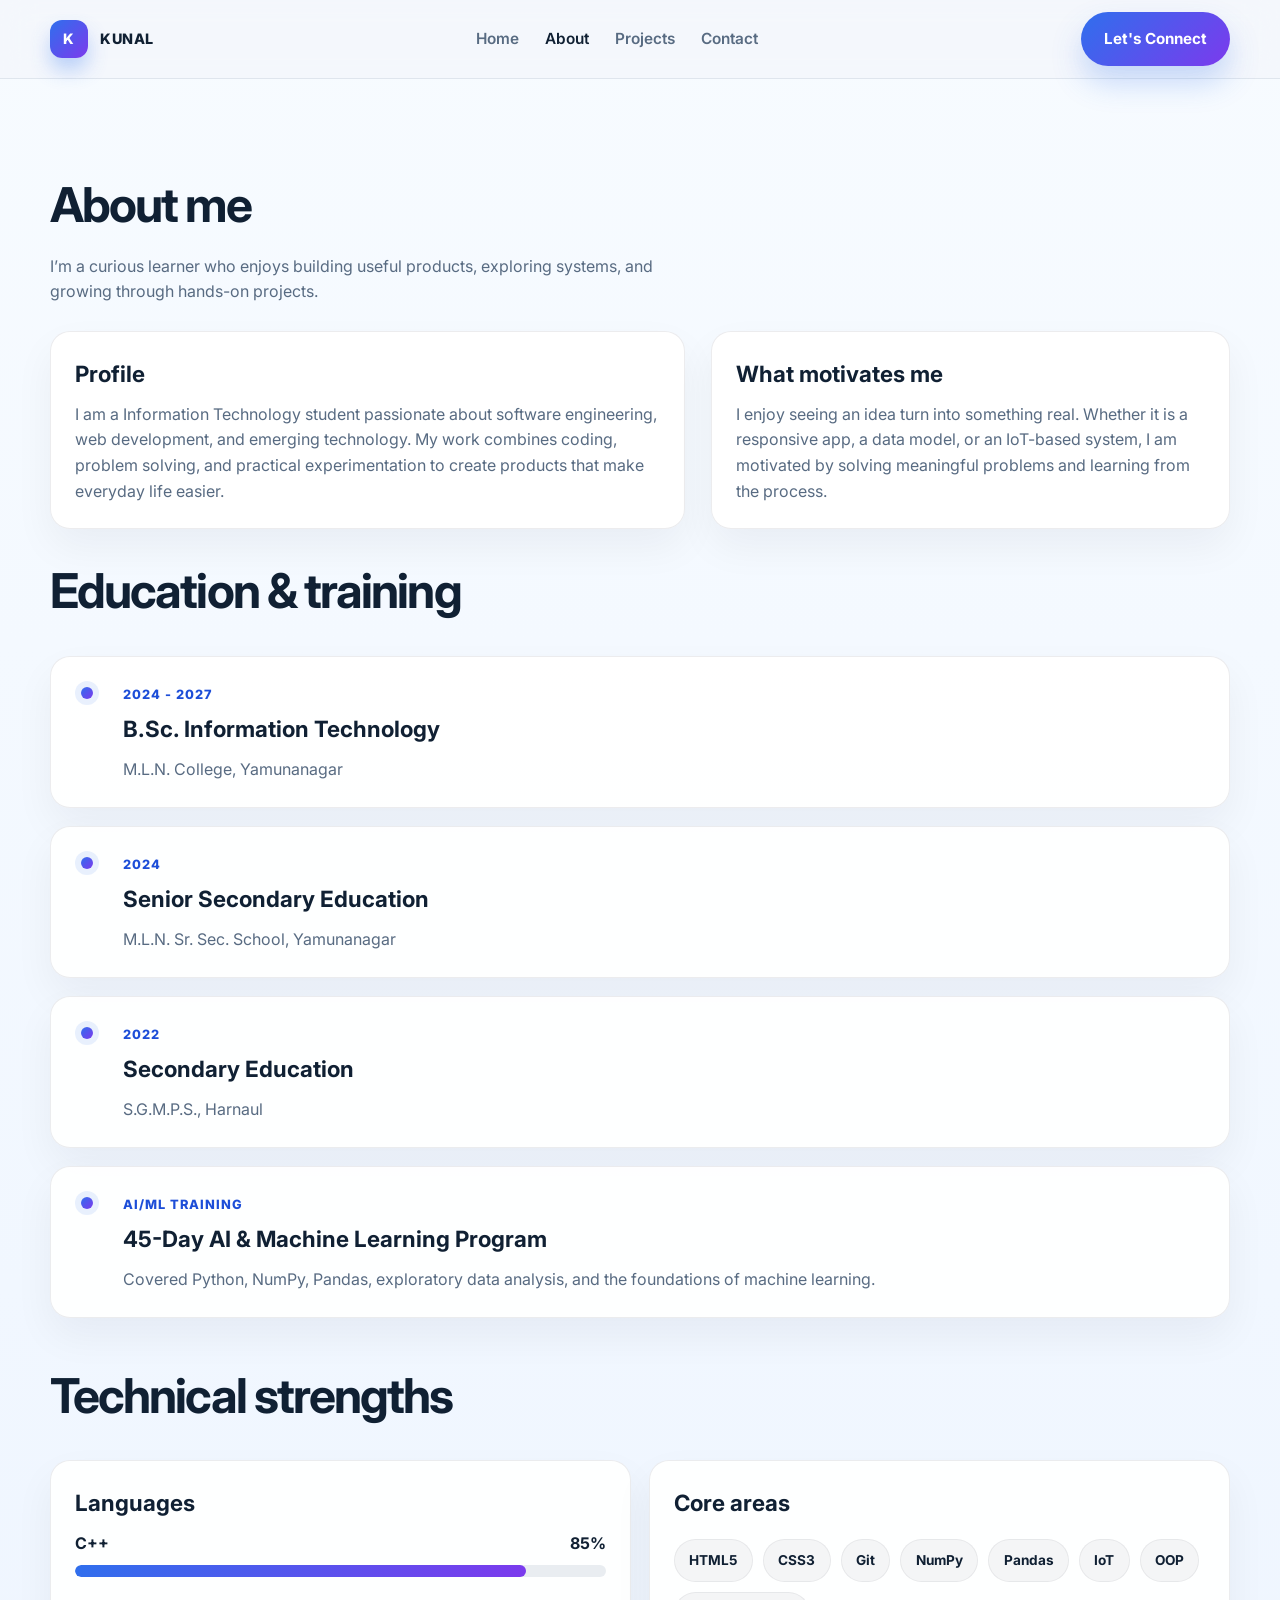
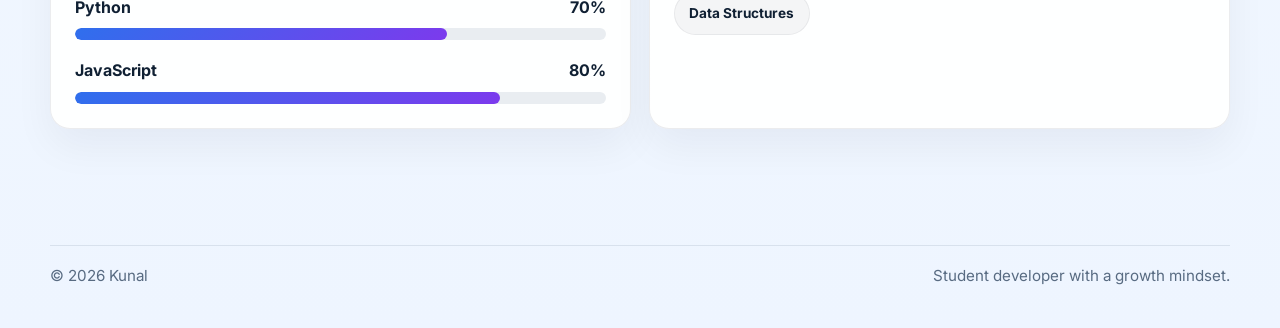
==== about.html @ ff17bca8 "First Commit" ====
<!DOCTYPE html>
<html lang="en">
  <head>
    <meta charset="UTF-8" />
    <meta name="viewport" content="width=device-width, initial-scale=1.0" />
    <title>About | Kunal</title>
    <link rel="preconnect" href="https://fonts.googleapis.com" />
    <link rel="preconnect" href="https://fonts.gstatic.com" crossorigin />
    <link
      href="https://fonts.googleapis.com/css2?family=Inter:wght@400;500;600;700;800;900&display=swap"
      rel="stylesheet"
    />
    <link rel="stylesheet" href="styles.css" />
  </head>
  <body>
    <header class="site-header">
      <div class="container navbar">
        <a href="index.html" class="brand" aria-label="Kunal home">
          <span class="brand-mark">K</span>
          <span>Kunal</span>
        </a>

        <nav class="nav-links" aria-label="Main navigation">
          <a href="index.html">Home</a>
          <a href="about.html">About</a>
          <a href="projects.html">Projects</a>
          <a href="contact.html">Contact</a>
        </nav>

        <div class="nav-actions">
          <a class="button primary" href="contact.html">Let's Connect</a>
          <button class="mobile-toggle" type="button" aria-label="Toggle menu">☰</button>
        </div>
      </div>
    </header>

    <main class="section">
      <div class="container">
        <div class="section-header">
          <h2>About me</h2>
          <p>I’m a curious learner who enjoys building useful products, exploring systems, and growing through hands-on projects.</p>
        </div>

        <div class="two-column">
          <div class="info-card">
            <h3>Profile</h3>
            <p>
              I am a Information Technology student passionate about software engineering, web development, and emerging technology.
              My work combines coding, problem solving, and practical experimentation to create products that make everyday life easier.
            </p>
          </div>

          <div class="info-card">
            <h3>What motivates me</h3>
            <p>
              I enjoy seeing an idea turn into something real. Whether it is a responsive app, a data model,
              or an IoT-based system, I am motivated by solving meaningful problems and learning from the process.
            </p>
          </div>
        </div>

        <div class="section" style="padding-top: 24px; padding-bottom: 0;">
          <div class="section-header">
            <h2>Education & training</h2>
          </div>

          <div class="timeline">
            <article class="timeline-card">
              <span class="year">2024 - 2027</span>
              <h3>B.Sc. Information Technology</h3>
              <p>M.L.N. College, Yamunanagar</p>
            </article>

            <article class="timeline-card">
              <span class="year">2024</span>
              <h3>Senior Secondary Education</h3>
              <p>M.L.N. Sr. Sec. School, Yamunanagar</p>
            </article>

            <article class="timeline-card">
              <span class="year">2022</span>
              <h3>Secondary Education</h3>
              <p>S.G.M.P.S., Harnaul</p>
            </article>

            <article class="timeline-card">
              <span class="year">AI/ML Training</span>
              <h3>45-Day AI & Machine Learning Program</h3>
              <p>
                Covered Python, NumPy, Pandas, exploratory data analysis, and the foundations of machine learning.
              </p>
            </article>
          </div>
        </div>

        <div class="section" style="padding-top: 40px; padding-bottom: 0;">
          <div class="section-header">
            <h2>Technical strengths</h2>
          </div>

          <div class="skill-grid">
            <div class="skill-card">
              <h3>Languages</h3>
              <div class="skill-item">
                <div class="skill-meta"><span>C++</span><span>85%</span></div>
                <div class="skill-bar"><span style="width: 85%"></span></div>
              </div>
              <div class="skill-item">
                <div class="skill-meta"><span>Python</span><span>70%</span></div>
                <div class="skill-bar"><span style="width: 70%"></span></div>
              </div>
              <div class="skill-item">
                <div class="skill-meta"><span>JavaScript</span><span>80%</span></div>
                <div class="skill-bar"><span style="width: 80%"></span></div>
              </div>
            </div>

            <div class="skill-card">
              <h3>Core areas</h3>
              <div class="chip-list">
                <span class="chip">HTML5</span>
                <span class="chip">CSS3</span>
                <span class="chip">Git</span>
                <span class="chip">NumPy</span>
                <span class="chip">Pandas</span>
                <span class="chip">IoT</span>
                <span class="chip">OOP</span>
                <span class="chip">Data Structures</span>
              </div>
            </div>
          </div>
        </div>
      </div>
    </main>

    <footer class="footer">
      <div class="container footer-inner">
        <span>© <span id="year"></span> Kunal</span>
        <span>Student developer with a growth mindset.</span>
      </div>
    </footer>

    <script src="script.js"></script>
  </body>
</html>
---- styles.css ----
:root {
  --bg: #f3f7fb;
  --bg-alt: #edf4ff;
  --surface: #ffffff;
  --surface-strong: #0f172a;
  --surface-soft: #eef4ff;
  --text: #102033;
  --muted: #586b82;
  --primary: #2f6fed;
  --primary-strong: #1d4ed8;
  --secondary: #7c3aed;
  --success: #10b981;
  --warning: #f59e0b;
  --border: rgba(15, 23, 42, 0.08);
  --shadow: 0 25px 60px rgba(31, 41, 55, 0.12);
  --radius-xl: 28px;
  --radius-lg: 20px;
  --radius-md: 14px;
  --container: 1180px;
}

* { box-sizing: border-box; }

html {
  scroll-behavior: smooth;
}

body {
  margin: 0;
  font-family: "Inter", "Segoe UI", sans-serif;
  background: linear-gradient(180deg, #f7fbff 0%, #eef5ff 100%);
  color: var(--text);
  line-height: 1.6;
}

a {
  color: inherit;
  text-decoration: none;
}

img {
  max-width: 100%;
  display: block;
}

.container {
  width: min(var(--container), calc(100% - 32px));
  margin: 0 auto;
}

.site-header {
  position: sticky;
  top: 0;
  z-index: 50;
  backdrop-filter: blur(16px);
  background: rgba(244, 247, 251, 0.78);
  border-bottom: 1px solid rgba(148, 163, 184, 0.22);
}

.navbar {
  display: flex;
  align-items: center;
  justify-content: space-between;
  min-height: 78px;
  gap: 20px;
}

.brand {
  display: inline-flex;
  align-items: center;
  gap: 12px;
  font-weight: 800;
  letter-spacing: 0.04em;
  text-transform: uppercase;
  font-size: 0.9rem;
}

.brand-mark {
  width: 38px;
  height: 38px;
  display: grid;
  place-items: center;
  border-radius: 12px;
  background: linear-gradient(135deg, var(--primary), var(--secondary));
  color: white;
  font-weight: 800;
  box-shadow: 0 12px 20px rgba(47, 111, 237, 0.3);
}

.nav-links {
  display: flex;
  align-items: center;
  gap: 26px;
}

.nav-links a {
  font-size: 0.96rem;
  color: var(--muted);
  font-weight: 600;
  transition: color 0.2s ease;
}

.nav-links a:hover,
.nav-links a.active {
  color: var(--text);
}

.nav-actions {
  display: flex;
  align-items: center;
  gap: 12px;
}

.button {
  display: inline-flex;
  align-items: center;
  justify-content: center;
  gap: 8px;
  border: none;
  border-radius: 999px;
  padding: 0.9rem 1.45rem;
  font-weight: 700;
  font-size: 0.95rem;
  transition: transform 0.2s ease, box-shadow 0.2s ease;
  cursor: pointer;
}

.button:hover {
  transform: translateY(-1px);
}

.button.primary {
  background: linear-gradient(135deg, var(--primary), var(--secondary));
  color: #fff;
  box-shadow: 0 16px 30px rgba(47, 111, 237, 0.25);
}

.button.secondary {
  background: var(--surface);
  color: var(--text);
  border: 1px solid var(--border);
}

.mobile-toggle {
  display: none;
  width: 46px;
  height: 46px;
  border-radius: 12px;
  border: 1px solid var(--border);
  background: var(--surface);
  font-size: 1.5rem;
}

main {
  display: block;
}

.section {
  padding: 88px 0;
}

.hero {
  padding: 64px 0 40px;
}

.hero-grid {
  display: grid;
  grid-template-columns: 1.2fr 0.8fr;
  gap: 36px;
  align-items: center;
}

.eyebrow {
  display: inline-flex;
  align-items: center;
  gap: 8px;
  padding: 0.55rem 0.9rem;
  border-radius: 999px;
  background: rgba(47, 111, 237, 0.08);
  color: var(--primary-strong);
  font-size: 0.75rem;
  font-weight: 800;
  letter-spacing: 0.12em;
  text-transform: uppercase;
}

.hero h1 {
  font-size: clamp(2.8rem, 6vw, 5rem);
  line-height: 0.95;
  letter-spacing: -0.06em;
  margin: 20px 0 14px;
}

.hero h1 .highlight {
  background: linear-gradient(135deg, var(--primary), var(--secondary));
  -webkit-background-clip: text;
  background-clip: text;
  color: transparent;
}

.hero-copy {
  font-size: 1.08rem;
  max-width: 620px;
  color: var(--muted);
  margin-bottom: 26px;
}

.hero-actions {
  display: flex;
  flex-wrap: wrap;
  gap: 14px;
  margin-bottom: 24px;
}

.quick-meta {
  display: flex;
  flex-wrap: wrap;
  gap: 20px;
}

.stat-pill {
  display: flex;
  align-items: center;
  gap: 10px;
  padding: 0.72rem 1rem;
  background: rgba(255, 255, 255, 0.8);
  border: 1px solid var(--border);
  border-radius: 14px;
}

.stat-pill strong {
  display: block;
  font-size: 1.15rem;
}

.stat-pill span {
  font-size: 0.82rem;
  color: var(--muted);
}

.hero-card {
  position: relative;
  padding: 28px;
  border-radius: var(--radius-xl);
  background: linear-gradient(135deg, rgba(15, 23, 42, 0.96), rgba(49, 74, 143, 0.92));
  color: #f3f5ff;
  box-shadow: var(--shadow);
  overflow: hidden;
}

.hero-card::before {
  content: "";
  position: absolute;
  width: 240px;
  height: 240px;
  border-radius: 50%;
  background: rgba(255, 255, 255, 0.08);
  right: -40px;
  top: -60px;
}

.hero-card h3 {
  font-size: 1.3rem;
  margin: 0 0 8px;
}

.hero-card .mini-label {
  display: inline-block;
  padding: 0.4rem 0.72rem;
  border-radius: 999px;
  background: rgba(255, 255, 255, 0.12);
  font-size: 0.75rem;
  margin-bottom: 18px;
}

.metric-box {
  display: grid;
  gap: 18px;
  margin-top: 24px;
}

.metric {
  padding: 18px 18px 16px;
  background: rgba(255, 255, 255, 0.06);
  border: 1px solid rgba(255, 255, 255, 0.1);
  border-radius: 18px;
}

.metric strong {
  display: block;
  font-size: 1.6rem;
  margin-bottom: 4px;
}

.metric span {
  color: rgba(255, 255, 255, 0.75);
  font-size: 0.9rem;
}

.section-header {
  margin-bottom: 26px;
}

.section-header h2 {
  font-size: clamp(2rem, 4vw, 3rem);
  margin: 0 0 10px;
  letter-spacing: -0.04em;
}

.section-header p {
  margin: 0;
  color: var(--muted);
  max-width: 620px;
}

.card-grid {
  display: grid;
  grid-template-columns: repeat(3, minmax(0, 1fr));
  gap: 22px;
}

.project-card,
.info-card,
.skill-card,
.timeline-card,
.contact-panel,
.quote-card {
  background: rgba(255, 255, 255, 0.92);
  border: 1px solid var(--border);
  border-radius: var(--radius-lg);
  box-shadow: 0 18px 40px rgba(15, 23, 42, 0.05);
}

.project-card {
  padding: 22px;
  display: flex;
  flex-direction: column;
  min-height: 280px;
}

.tag {
  display: inline-flex;
  align-self: flex-start;
  padding: 0.42rem 0.7rem;
  border-radius: 999px;
  background: rgba(47, 111, 237, 0.08);
  color: var(--primary-strong);
  font-weight: 700;
  font-size: 0.72rem;
  letter-spacing: 0.04em;
  text-transform: uppercase;
}

.project-card h3 {
  margin: 16px 0 10px;
  font-size: 1.38rem;
  line-height: 1.2;
}

.project-card p {
  margin: 0 0 16px;
  color: var(--muted);
}

.project-card .stack {
  margin-top: auto;
  color: var(--secondary);
  font-weight: 700;
  font-size: 0.8rem;
  letter-spacing: 0.04em;
  text-transform: uppercase;
}

.text-list {
  display: grid;
  gap: 18px;
}

.info-card {
  padding: 24px;
}

.info-card h3,
.skill-card h3,
.contact-panel h3,
.timeline-card h3 {
  margin: 0 0 10px;
  font-size: 1.4rem;
}

.info-card p,
.contact-panel p,
.timeline-card p,
.skill-card p {
  margin: 0;
  color: var(--muted);
}

.two-column {
  display: grid;
  grid-template-columns: 1.1fr 0.9fr;
  gap: 26px;
}

.skill-grid {
  display: grid;
  grid-template-columns: repeat(2, minmax(0, 1fr));
  gap: 18px;
}

.skill-card,
.timeline-card,
.contact-panel,
.quote-card {
  padding: 24px;
}

.skill-item {
  margin-bottom: 18px;
}

.skill-item:last-child { margin-bottom: 0; }

.skill-meta {
  display: flex;
  justify-content: space-between;
  align-items: center;
  margin-bottom: 8px;
  font-weight: 700;
}

.skill-bar {
  height: 12px;
  border-radius: 999px;
  background: rgba(148, 163, 184, 0.2);
  overflow: hidden;
}

.skill-bar span {
  display: block;
  height: 100%;
  border-radius: inherit;
  background: linear-gradient(135deg, var(--primary), var(--secondary));
}

.timeline {
  display: grid;
  gap: 18px;
}

.timeline-card {
  position: relative;
  padding-left: 72px;
}

.timeline-card::before {
  content: "";
  position: absolute;
  left: 30px;
  top: 30px;
  width: 12px;
  height: 12px;
  border-radius: 50%;
  background: linear-gradient(135deg, var(--primary), var(--secondary));
  box-shadow: 0 0 0 6px rgba(47, 111, 237, 0.1);
}

.timeline-card .year {
  display: inline-block;
  color: var(--primary-strong);
  font-weight: 800;
  margin-bottom: 6px;
  font-size: 0.8rem;
  letter-spacing: 0.08em;
  text-transform: uppercase;
}

.chip-list {
  display: flex;
  flex-wrap: wrap;
  gap: 10px;
  margin-top: 18px;
}

.chip {
  padding: 0.6rem 0.9rem;
  border-radius: 999px;
  background: rgba(15, 23, 42, 0.04);
  color: var(--text);
  border: 1px solid rgba(15, 23, 42, 0.06);
  font-size: 0.85rem;
  font-weight: 700;
}

.contact-layout {
  display: grid;
  grid-template-columns: 1.1fr 0.9fr;
  gap: 28px;
}

.contact-panel {
  display: grid;
  gap: 18px;
}

.contact-list {
  display: grid;
  gap: 12px;
}

.contact-item {
  display: flex;
  align-items: center;
  gap: 12px;
  padding: 12px 14px;
  border-radius: 14px;
  background: rgba(47, 111, 237, 0.04);
  border: 1px solid rgba(47, 111, 237, 0.08);
}

.contact-item strong {
  display: block;
  font-size: 0.82rem;
  letter-spacing: 0.08em;
  text-transform: uppercase;
  color: var(--muted);
}

.contact-item span {
  font-weight: 700;
}

.contact-form {
  display: grid;
  gap: 14px;
}

.input,
.textarea {
  width: 100%;
  border: 1px solid var(--border);
  border-radius: 14px;
  padding: 0.9rem 1rem;
  font: inherit;
  background: rgba(255, 255, 255, 0.85);
  color: var(--text);
}

.textarea {
  min-height: 140px;
  resize: vertical;
}

.footer {
  padding: 28px 0 40px;
  color: var(--muted);
  font-size: 0.95rem;
}

.footer-inner {
  border-top: 1px solid rgba(148, 163, 184, 0.25);
  padding-top: 18px;
  display: flex;
  align-items: center;
  justify-content: space-between;
  gap: 12px;
}

@media (max-width: 880px) {
  .hero-grid,
  .two-column,
  .contact-layout,
  .card-grid {
    grid-template-columns: 1fr;
  }

  .skill-grid {
    grid-template-columns: 1fr;
  }

  .nav-links {
    position: absolute;
    top: 78px;
    left: 16px;
    right: 16px;
    padding: 18px 14px;
    border: 1px solid var(--border);
    border-radius: 18px;
    background: rgba(255, 255, 255, 0.96);
    box-shadow: 0 18px 40px rgba(15, 23, 42, 0.08);
    display: none;
    flex-direction: column;
    align-items: flex-start;
  }

  .nav-links.open {
    display: flex;
  }

  .mobile-toggle {
    display: inline-grid;
    place-items: center;
  }
}

@media (max-width: 520px) {
  .hero {
    padding-top: 40px;
  }

  .hero-actions,
  .quick-meta,
  .footer-inner {
    flex-direction: column;
    align-items: flex-start;
  }

  .button {
    width: 100%;
  }
}
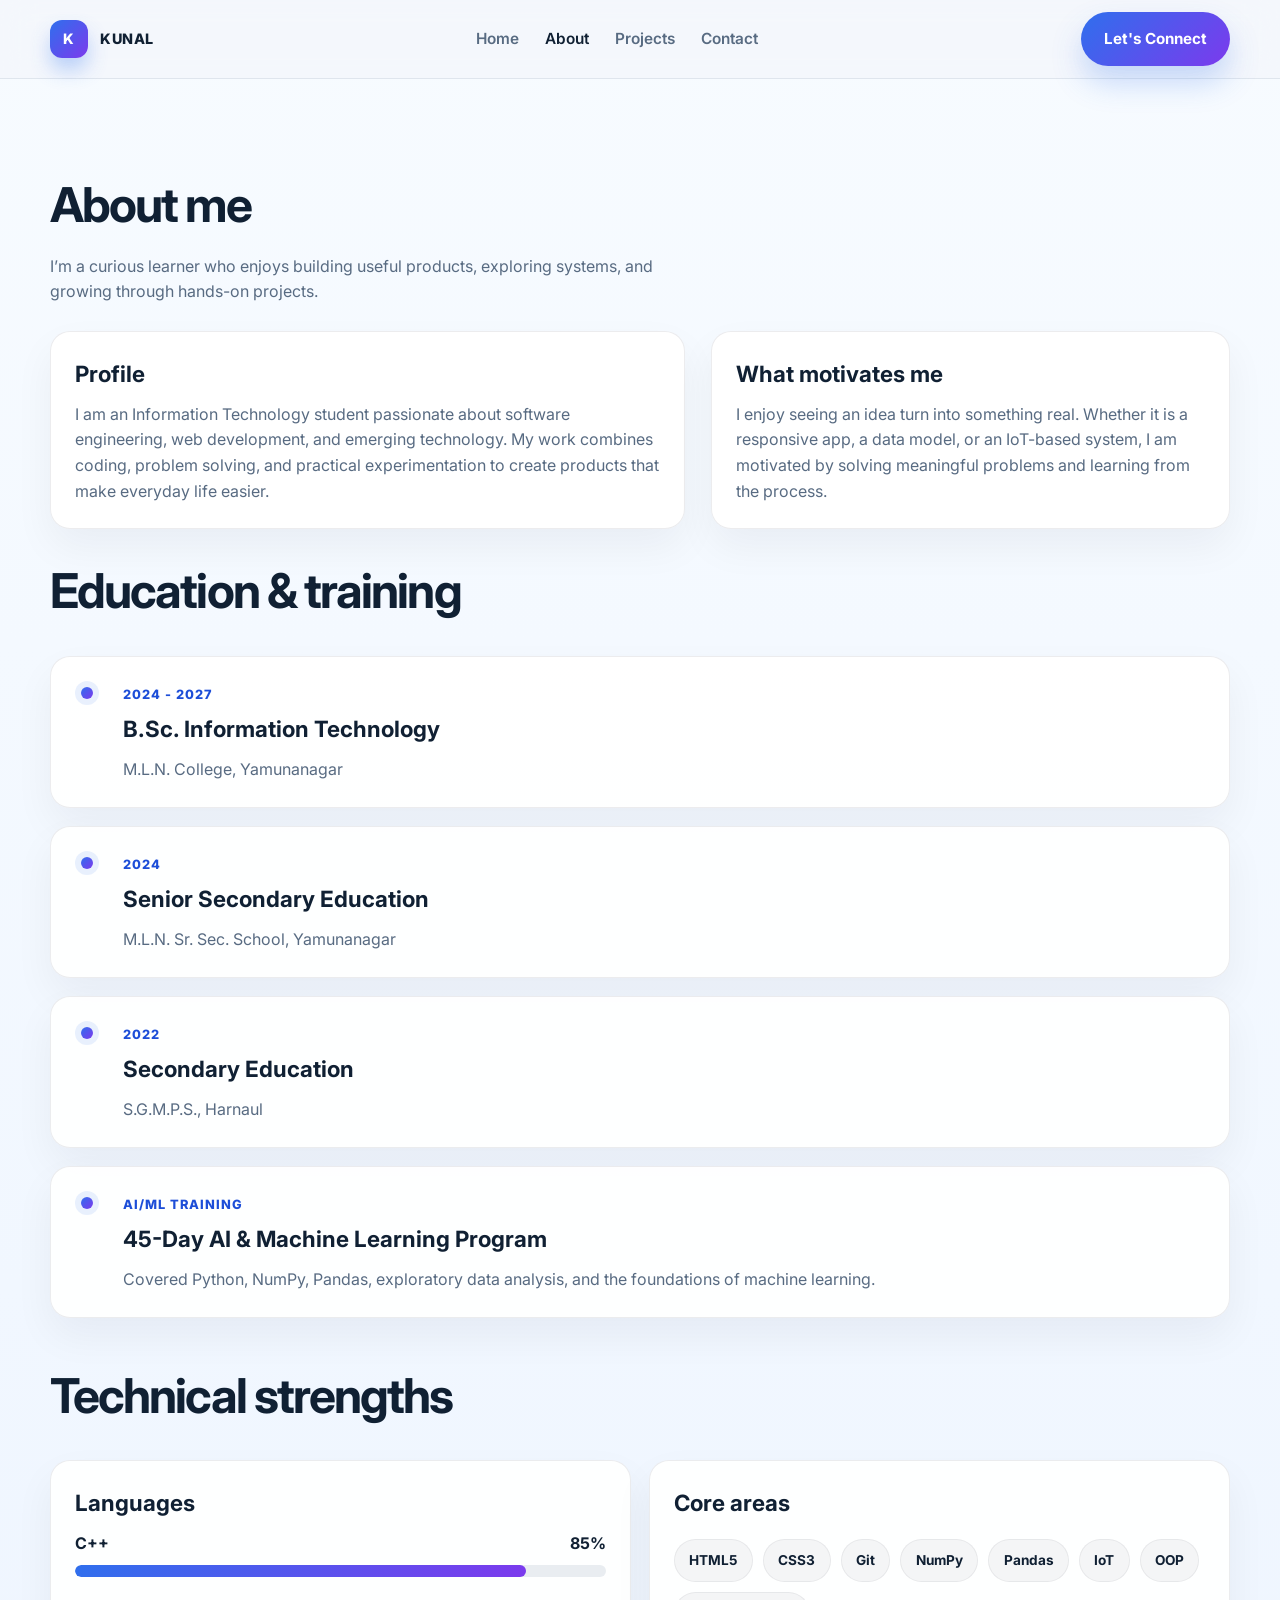
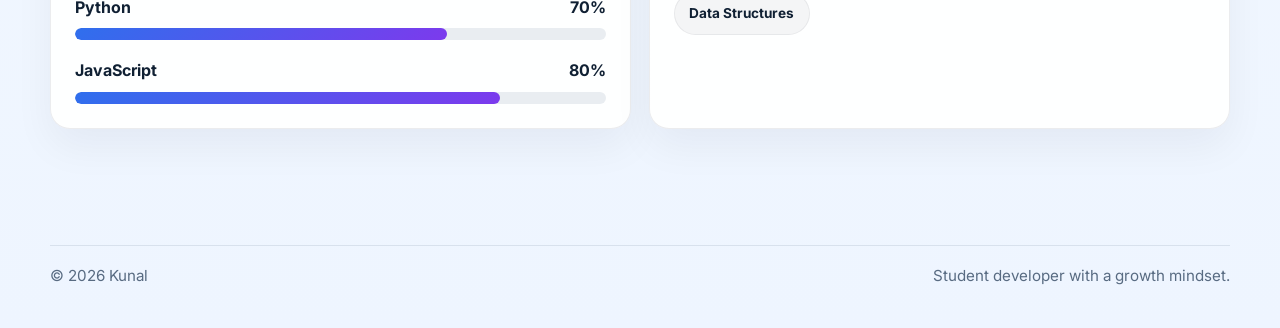
==== commit 1ca16791: "Grammer fix" ====
--- a/about.html
+++ b/about.html
@@ -45,7 +45,7 @@
           <div class="info-card">
             <h3>Profile</h3>
             <p>
-              I am a Information Technology student passionate about software engineering, web development, and emerging technology.
+              I am an Information Technology student passionate about software engineering, web development, and emerging technology.
               My work combines coding, problem solving, and practical experimentation to create products that make everyday life easier.
             </p>
           </div>
